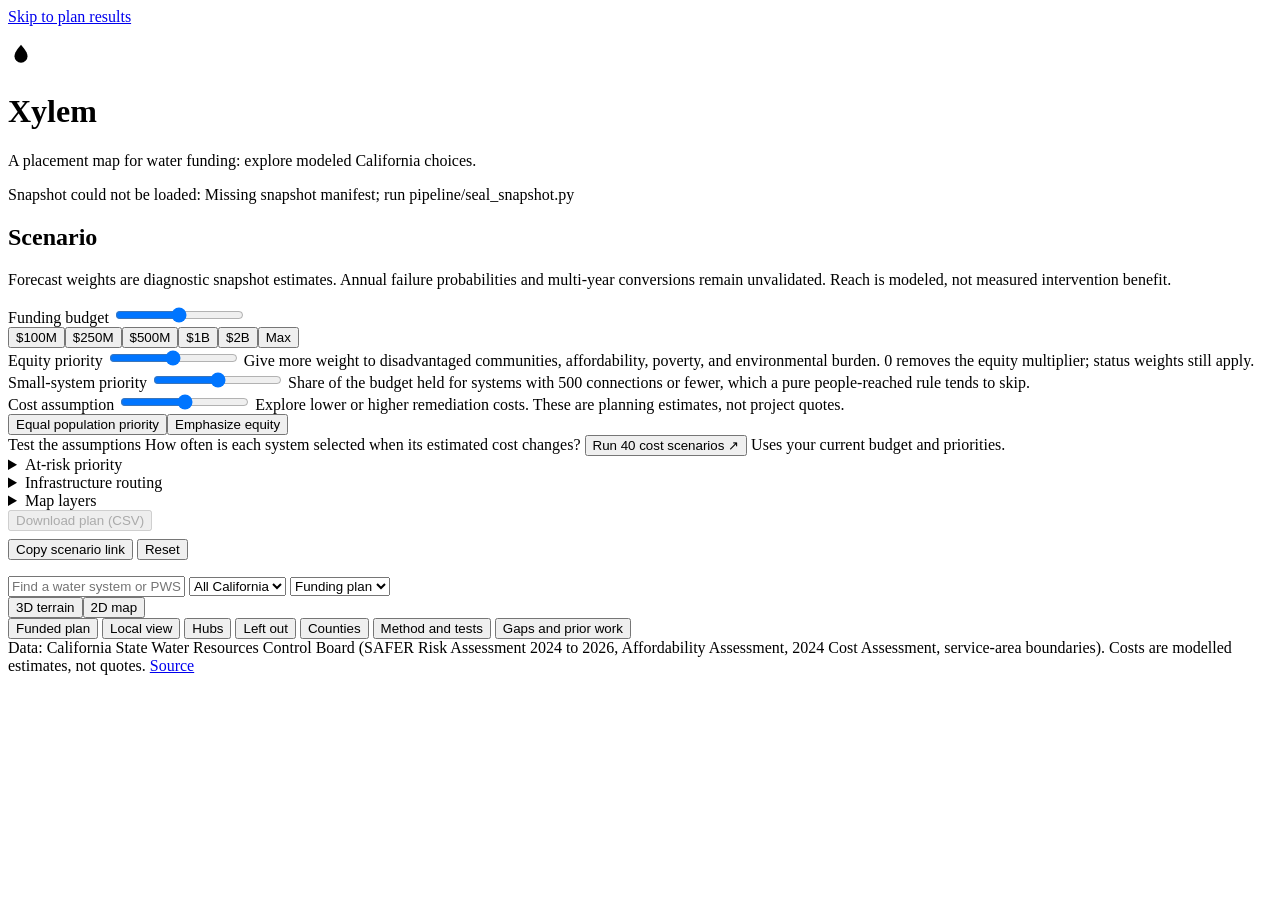
==== app/index.html @ cbad8c52 "Correct system identity and verify the technical release" ====
<!doctype html>
<html lang="en">
<head>
<meta charset="utf-8">
<meta name="viewport" content="width=device-width, initial-scale=1">
<title>Xylem: California Water Funding Optimizer</title>
<meta name="description" content="A placement map for water funding. Set a budget and an equity rule; explore modeled California allocations under weighted population and equity priorities, with uncertainty shown.">
<link rel="stylesheet" href="vendor/leaflet.css">
<link rel="stylesheet" href="vendor/maplibre-gl.css">
<link rel="stylesheet" href="style.css">
</head>
<body>
<a class="skip-results" href="#tabbody">Skip to plan results</a>
<p id="resultStatus" class="sr-only" role="status" aria-live="polite" aria-atomic="true"></p>
<header class="top">
  <div class="brand">
    <svg viewBox="0 0 24 24" width="26" height="26" aria-hidden="true"><path d="M12 2.5c3.6 4.3 6 7.4 6 10.6A6 6 0 0 1 6 13.1C6 9.9 8.4 6.8 12 2.5z" fill="currentColor"/></svg>
    <div><h1>Xylem</h1><p>A placement map for water funding: explore modeled California choices.</p></div>
  </div>
  <div class="snap" id="snap"></div>
</header>

<main class="layout">
  <aside class="panel controls" aria-label="Scenario controls">
    <h2>Scenario</h2>
    <p class="hint">Forecast weights are diagnostic snapshot estimates. Annual failure probabilities and multi-year conversions remain unvalidated. Reach is modeled, not measured intervention benefit.</p>
    <div class="ctl">
      <span class="ctl-h">Funding budget <b id="budgetLabel"></b></span>
      <input aria-label="Funding budget" type="range" id="budget" min="0" max="100" step="1">
      <span class="hint" id="budgetHint"></span>
      <div class="chips" aria-label="Budget presets">
        <button type="button" data-preset="100">$100M</button><button type="button" data-preset="250">$250M</button><button type="button" data-preset="500">$500M</button><button type="button" data-preset="1000">$1B</button><button type="button" data-preset="2000">$2B</button><button type="button" data-preset="0">Max</button>
      </div>
    </div>
    <div class="ctl">
      <span class="ctl-h">Equity priority <b id="lamLabel"></b></span>
      <input aria-label="Equity priority" type="range" id="lam" min="0" max="3" step="0.1">
      <span class="hint">Give more weight to disadvantaged communities, affordability, poverty, and environmental burden. 0 removes the equity multiplier; status weights still apply.</span>
    </div>
    <div class="ctl">
      <span class="ctl-h">Small-system priority <b id="resLabel"></b></span>
      <input aria-label="Small-system budget reserve" type="range" id="res" min="0" max="0.6" step="0.05">
      <span class="hint">Share of the budget held for systems with 500 connections or fewer, which a pure people-reached rule tends to skip.</span>
    </div>
    <div class="ctl">
      <span class="ctl-h">Cost assumption <b id="mulLabel"></b></span>
      <input aria-label="Cost assumption" type="range" id="mul" min="0.5" max="2" step="0.05">
      <span class="hint">Explore lower or higher remediation costs. These are planning estimates, not project quotes.</span>
      <div class="chips"><button type="button" id="eqZero">Equal population priority</button><button type="button" id="eqHigh">Emphasize equity</button></div>
    </div>
    <div class="ctl test">
      <span class="eyebrow">Test the assumptions</span>
      <span class="hint">How often is each system selected when its estimated cost changes?</span>
      <button type="button" id="runScen" class="primary">Run 40 cost scenarios ↗</button>
      <span class="hint" id="scenOut">Uses your current budget and priorities.</span>
    </div>

    <details class="grp">
      <summary>At-risk priority</summary>
      <div class="seg" role="group" aria-label="At-Risk valuation">
        <button data-val="fc" class="on">Forecast</button>
        <button data-val="fixed">Fixed share</button>
      </div>
      <label id="horWrap" class="sub">
        <span class="ctl-h">Look-ahead <b id="horLabel"></b></span>
        <input aria-label="Exploratory look-ahead" type="range" id="hor" min="1" max="10" step="1">
        <span class="hint">Exploratory weight: 1 − (1 − p)^h. Annual risk and this constant-annual-risk horizon conversion are unvalidated. Failing systems count in full.</span>
      </label>
      <label id="arwWrap" class="sub" hidden>
        <span class="ctl-h">At-Risk counts as <b id="arwLabel"></b> of Failing</span>
        <input aria-label="Fixed At-Risk share" type="range" id="arw" min="0.1" max="1" step="0.05">
        <span class="hint">A manual discount. At-Risk is a risk score, not a confirmed violation.</span>
      </label>
    </details>

    <details class="grp">
      <summary>Infrastructure routing</summary>
      <label class="chk"><input type="checkbox" id="cons"> Use consolidation route cost where cheaper</label>
      <label class="chk"><input type="checkbox" id="routes" checked> Draw routes for funded systems</label>
      <span class="hint">Connects a small system to a larger healthy neighbour within 3 miles, costed with the state's own unit costs ($220/ft pipe, service lines, fees). Routes are straight-line stand-ins for street routes.</span>
    </details>

    <details class="grp">
      <summary>Map layers</summary>
      <div class="seg" role="group" aria-label="Map colour">
        <button data-color="plan" class="on">Plan</button>
        <button data-color="status">Status</button>
        <button data-color="stab">Stability</button>
      </div>
      <label class="chk"><input type="checkbox" id="poly" checked> Service-area boundaries</label>
      <label class="chk"><input type="checkbox" id="hot"> Hotspot rings (Gi*, 25 km)</label>
      <label class="chk"><input type="checkbox" id="hub"> Consolidation hubs</label>
      <label class="chk">County shading
        <select id="shade"><option value="none">None</option><option value="risk">People at risk</option><option value="reached">Share reached by plan</option></select></label>
    </details>

    <div class="row-btns">
      <button id="export" class="ghost">Download plan (CSV)</button>
    </div>
    <div class="row-btns" style="margin-top:8px">
      <button id="copy" class="ghost">Copy scenario link</button>
      <button id="reset" class="ghost">Reset</button>
    </div>
    <p class="fine" id="copyMsg" aria-live="polite"></p>
  </aside>

  <section class="stage">
    <div class="kpis" id="kpis"></div>
    <div class="finder">
      <input id="find" list="syslist" placeholder="Find a water system or PWSID" aria-label="Find a water system or PWSID">
      <datalist id="syslist"></datalist>
      <select id="spot" aria-label="County spotlight"><option value="">All California</option></select>
      <select id="colorSel" aria-label="Map colouring"><option value="plan">Funding plan</option><option value="status">Status</option><option value="stab">Stability</option></select>
    </div>
    <p id="mapStatus" class="map-status" role="status" hidden></p>
    <div class="mapwrap">
      <div class="vt" role="group" aria-label="Map view"><button type="button" data-view="3d" class="on">3D terrain</button><button type="button" data-view="2d">2D map</button></div>
      <div id="map" hidden role="application" aria-label="Map of failing and at-risk water systems"></div>
      <div id="map3d" role="application" aria-label="3D terrain view of the funding plan"></div>
      <div class="legend" id="legend" hidden></div>
    </div>
    <div id="detail" class="detail" role="region" aria-labelledby="detailTitle" hidden></div>
    <div class="tabs" role="tablist" aria-label="Plan information">
      <button role="tab" data-tab="plan" class="on">Funded plan</button>
      <button role="tab" data-tab="spot">Local view</button>
      <button role="tab" data-tab="hubs">Hubs</button>
      <button role="tab" data-tab="left">Left out</button>
      <button role="tab" data-tab="county">Counties</button>
      <button role="tab" data-tab="method">Method and tests</button>
      <button role="tab" data-tab="gaps">Gaps and prior work</button>
    </div>
    <div id="tabbody" class="tabbody" role="tabpanel" tabindex="0" aria-label="Funded plan"></div>
  </section>
</main>
<footer class="foot">Data: California State Water Resources Control Board (SAFER Risk Assessment 2024 to 2026, Affordability Assessment, 2024 Cost Assessment, service-area boundaries). Costs are modelled estimates, not quotes. <a href="https://github.com/palashraks-afk/XylemProject">Source</a></footer>

<script src="vendor/leaflet.js"></script>
<script src="vendor/maplibre-gl.js"></script>
<script src="optimizer.js"></script>
<script src="map3d.js"></script>
<script src="system-labels.js"></script>
<script src="app.js"></script>
</body>
</html>
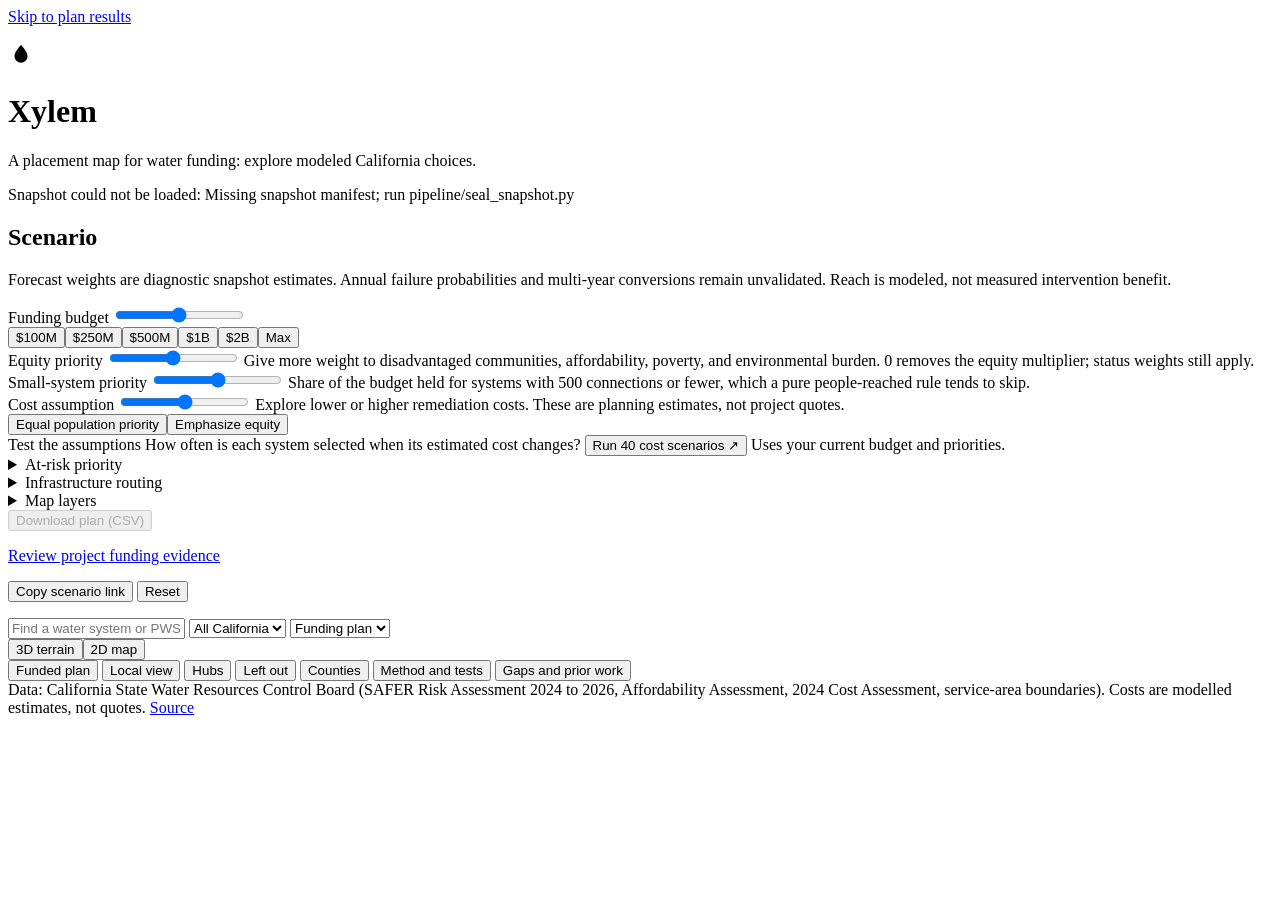
==== commit d9f2a22d: "Add evidence-based funding review and California case study" ====
--- a/app/index.html
+++ b/app/index.html
@@ -97,6 +97,7 @@
     <div class="row-btns">
       <button id="export" class="ghost">Download plan (CSV)</button>
     </div>
+    <p class="fine"><a href="funding-review.html">Review project funding evidence</a></p>
     <div class="row-btns" style="margin-top:8px">
       <button id="copy" class="ghost">Copy scenario link</button>
       <button id="reset" class="ghost">Reset</button>
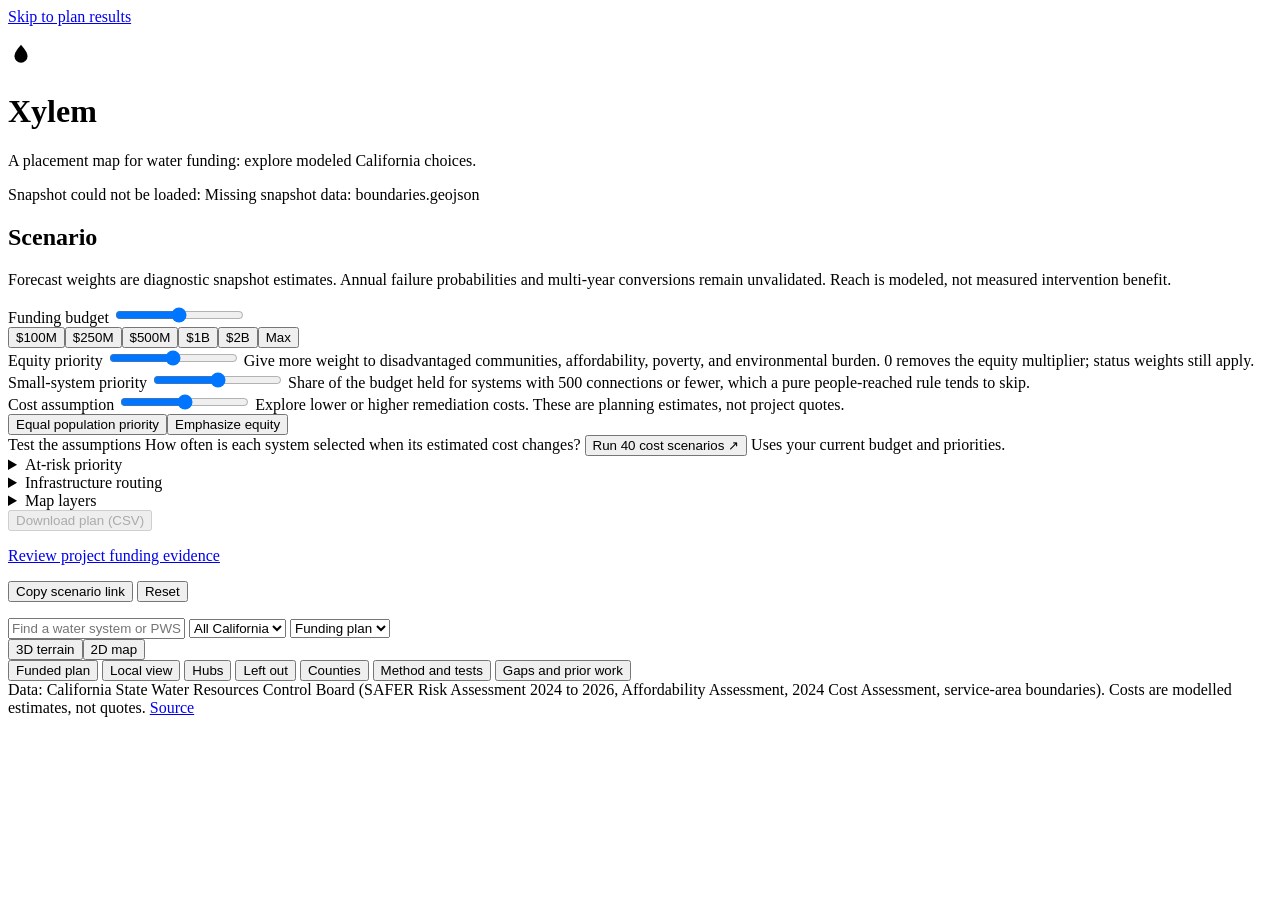
==== commit 19e8b1a9: "Add sourced project scope pricing and verified Robbins budget" ====
--- a/app/index.html
+++ b/app/index.html
@@ -140,6 +140,8 @@
 <script src="optimizer.js"></script>
 <script src="map3d.js"></script>
 <script src="system-labels.js"></script>
+<script src="project-pricing.js"></script>
+<script src="project-examples.js"></script>
 <script src="app.js"></script>
 </body>
 </html>
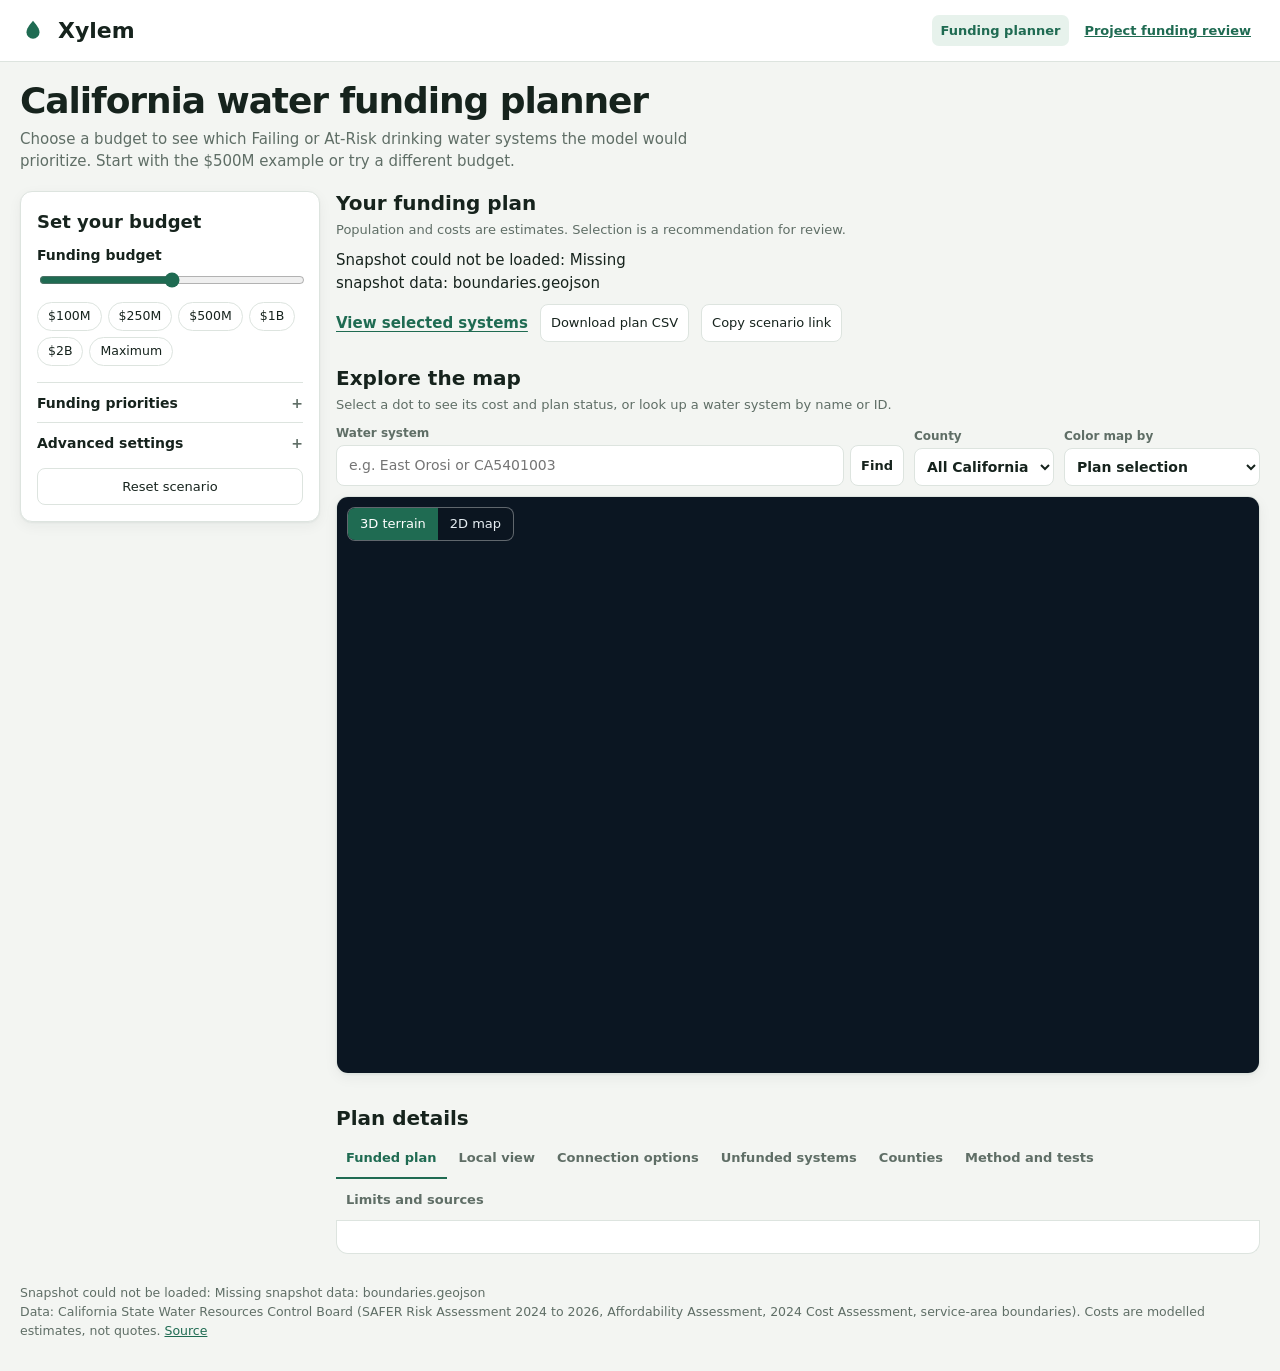
==== commit 8701c5b0: "Improve Xylem planner and project funding review usability" ====
--- a/app/index.html
+++ b/app/index.html
@@ -3,7 +3,7 @@
 <head>
 <meta charset="utf-8">
 <meta name="viewport" content="width=device-width, initial-scale=1">
-<title>Xylem: California Water Funding Optimizer</title>
+<title>Water funding planner | Xylem</title>
 <meta name="description" content="A placement map for water funding. Set a budget and an equity rule; explore modeled California allocations under weighted population and equity priorities, with uncertainty shown.">
 <link rel="stylesheet" href="vendor/leaflet.css">
 <link rel="stylesheet" href="vendor/maplibre-gl.css">
@@ -15,133 +15,171 @@
 <header class="top">
   <div class="brand">
     <svg viewBox="0 0 24 24" width="26" height="26" aria-hidden="true"><path d="M12 2.5c3.6 4.3 6 7.4 6 10.6A6 6 0 0 1 6 13.1C6 9.9 8.4 6.8 12 2.5z" fill="currentColor"/></svg>
-    <div><h1>Xylem</h1><p>A placement map for water funding: explore modeled California choices.</p></div>
+    <span>Xylem</span>
   </div>
-  <div class="snap" id="snap"></div>
+  <nav class="top-nav" aria-label="Xylem pages">
+    <a href="index.html" aria-current="page">Funding planner</a>
+    <a href="funding-review.html">Project funding review</a>
+  </nav>
 </header>
 
 <main class="layout">
-  <aside class="panel controls" aria-label="Scenario controls">
-    <h2>Scenario</h2>
-    <p class="hint">Forecast weights are diagnostic snapshot estimates. Annual failure probabilities and multi-year conversions remain unvalidated. Reach is modeled, not measured intervention benefit.</p>
+  <div class="planner-intro">
+    <h1>California water funding planner</h1>
+    <p>Choose a budget to see which Failing or At-Risk drinking water systems the model would prioritize. Start with the $500M example or try a different budget.</p>
+  </div>
+  <aside class="panel controls" aria-labelledby="controls-title" id="scenario-controls">
+    <h2 id="controls-title" tabindex="-1">Set your budget</h2>
     <div class="ctl">
       <span class="ctl-h">Funding budget <b id="budgetLabel"></b></span>
-      <input aria-label="Funding budget" type="range" id="budget" min="0" max="100" step="1">
+      <input aria-label="Funding budget" aria-describedby="budgetHint" type="range" id="budget" min="0" max="100" step="1">
       <span class="hint" id="budgetHint"></span>
-      <div class="chips" aria-label="Budget presets">
-        <button type="button" data-preset="100">$100M</button><button type="button" data-preset="250">$250M</button><button type="button" data-preset="500">$500M</button><button type="button" data-preset="1000">$1B</button><button type="button" data-preset="2000">$2B</button><button type="button" data-preset="0">Max</button>
+      <div class="chips" role="group" aria-label="Budget presets">
+        <button type="button" data-preset="100">$100M</button><button type="button" data-preset="250">$250M</button><button type="button" data-preset="500">$500M</button><button type="button" data-preset="1000">$1B</button><button type="button" data-preset="2000">$2B</button><button type="button" data-preset="0">Maximum</button>
       </div>
     </div>
-    <div class="ctl">
-      <span class="ctl-h">Equity priority <b id="lamLabel"></b></span>
-      <input aria-label="Equity priority" type="range" id="lam" min="0" max="3" step="0.1">
-      <span class="hint">Give more weight to disadvantaged communities, affordability, poverty, and environmental burden. 0 removes the equity multiplier; status weights still apply.</span>
-    </div>
-    <div class="ctl">
-      <span class="ctl-h">Small-system priority <b id="resLabel"></b></span>
-      <input aria-label="Small-system budget reserve" type="range" id="res" min="0" max="0.6" step="0.05">
-      <span class="hint">Share of the budget held for systems with 500 connections or fewer, which a pure people-reached rule tends to skip.</span>
-    </div>
-    <div class="ctl">
-      <span class="ctl-h">Cost assumption <b id="mulLabel"></b></span>
-      <input aria-label="Cost assumption" type="range" id="mul" min="0.5" max="2" step="0.05">
-      <span class="hint">Explore lower or higher remediation costs. These are planning estimates, not project quotes.</span>
-      <div class="chips"><button type="button" id="eqZero">Equal population priority</button><button type="button" id="eqHigh">Emphasize equity</button></div>
-    </div>
-    <div class="ctl test">
-      <span class="eyebrow">Test the assumptions</span>
-      <span class="hint">How often is each system selected when its estimated cost changes?</span>
-      <button type="button" id="runScen" class="primary">Run 40 cost scenarios ↗</button>
-      <span class="hint" id="scenOut">Uses your current budget and priorities.</span>
-    </div>
+    <button type="button" class="primary jump" id="view-results">View plan results</button>
 
     <details class="grp">
-      <summary>At-risk priority</summary>
-      <div class="seg" role="group" aria-label="At-Risk valuation">
-        <button data-val="fc" class="on">Forecast</button>
-        <button data-val="fixed">Fixed share</button>
+      <summary>Funding priorities</summary>
+      <div class="ctl">
+        <span class="ctl-h">Equity priority <b id="lamLabel"></b></span>
+        <input aria-label="Equity priority" type="range" id="lam" min="0" max="3" step="0.1">
+        <span class="hint">Raise this to give more weight to systems in communities facing economic or environmental burdens.</span>
+        <div class="chips"><button type="button" id="eqZero">No equity boost</button><button type="button" id="eqHigh">Emphasize equity</button></div>
       </div>
-      <label id="horWrap" class="sub">
-        <span class="ctl-h">Look-ahead <b id="horLabel"></b></span>
-        <input aria-label="Exploratory look-ahead" type="range" id="hor" min="1" max="10" step="1">
-        <span class="hint">Exploratory weight: 1 − (1 − p)^h. Annual risk and this constant-annual-risk horizon conversion are unvalidated. Failing systems count in full.</span>
-      </label>
-      <label id="arwWrap" class="sub" hidden>
-        <span class="ctl-h">At-Risk counts as <b id="arwLabel"></b> of Failing</span>
-        <input aria-label="Fixed At-Risk share" type="range" id="arw" min="0.1" max="1" step="0.05">
-        <span class="hint">A manual discount. At-Risk is a risk score, not a confirmed violation.</span>
-      </label>
+      <div class="ctl">
+        <span class="ctl-h">Reserve for small systems <b id="resLabel"></b></span>
+        <input aria-label="Small-system budget reserve" type="range" id="res" min="0" max="0.6" step="0.05">
+        <span class="hint">Set aside part of the budget for systems with 500 connections or fewer.</span>
+      </div>
+      <div class="ctl">
+        <span class="ctl-h">Cost assumption <b id="mulLabel"></b></span>
+        <input aria-label="Cost assumption" type="range" id="mul" min="0.5" max="2" step="0.05">
+        <span class="hint">Explore lower or higher remediation costs. These are planning estimates, not project quotes.</span>
+      </div>
     </details>
 
-    <details class="grp">
-      <summary>Infrastructure routing</summary>
-      <label class="chk"><input type="checkbox" id="cons"> Use consolidation route cost where cheaper</label>
-      <label class="chk"><input type="checkbox" id="routes" checked> Draw routes for funded systems</label>
-      <span class="hint">Connects a small system to a larger healthy neighbour within 3 miles, costed with the state's own unit costs ($220/ft pipe, service lines, fees). Routes are straight-line stand-ins for street routes.</span>
-    </details>
+    <details class="grp advanced">
+      <summary>Advanced settings</summary>
+      <details class="grp">
+        <summary>Test cost uncertainty</summary>
+        <div class="ctl">
+          <span class="hint">How often is each system selected when its estimated cost changes?</span>
+          <button type="button" id="runScen" class="primary">Run 40 cost scenarios</button>
+          <span class="hint" id="scenOut">Uses your current budget and priorities.</span>
+        </div>
+      </details>
 
-    <details class="grp">
-      <summary>Map layers</summary>
-      <div class="seg" role="group" aria-label="Map colour">
-        <button data-color="plan" class="on">Plan</button>
-        <button data-color="status">Status</button>
-        <button data-color="stab">Stability</button>
-      </div>
-      <label class="chk"><input type="checkbox" id="poly" checked> Service-area boundaries</label>
-      <label class="chk"><input type="checkbox" id="hot"> Hotspot rings (Gi*, 25 km)</label>
-      <label class="chk"><input type="checkbox" id="hub"> Consolidation hubs</label>
-      <label class="chk">County shading
-        <select id="shade"><option value="none">None</option><option value="risk">People at risk</option><option value="reached">Share reached by plan</option></select></label>
+      <details class="grp">
+        <summary>At-Risk system weighting</summary>
+        <div class="seg" role="group" aria-label="At-Risk valuation">
+          <button data-val="fc" class="on">Forecast weight</button>
+          <button data-val="fixed">Fixed share</button>
+        </div>
+        <label id="horWrap" class="sub">
+          <span class="ctl-h">Look-ahead <b id="horLabel"></b></span>
+          <input aria-label="Exploratory look-ahead" type="range" id="hor" min="1" max="10" step="1">
+          <span class="hint">A longer horizon increases the modeled weight for At-Risk systems. The annual estimates and multi-year conversion still need validation. Failing systems count in full.</span>
+        </label>
+        <label id="arwWrap" class="sub" hidden>
+          <span class="ctl-h">At-Risk counts as <b id="arwLabel"></b> of Failing</span>
+          <input aria-label="Fixed At-Risk share" type="range" id="arw" min="0.1" max="1" step="0.05">
+          <span class="hint">Choose how much an At-Risk system counts compared with a Failing system of the same size and equity score.</span>
+        </label>
+      </details>
+
+      <details class="grp">
+        <summary>System connection options</summary>
+        <label class="chk"><input type="checkbox" id="cons"> Use consolidation route cost where cheaper</label>
+        <label class="chk"><input type="checkbox" id="routes" checked> Draw routes for funded systems</label>
+        <span class="hint">Explore the estimated cost of connecting a small system to a larger system nearby. Map routes are approximate.</span>
+      </details>
+
+      <details class="grp">
+        <summary>Map display options</summary>
+        <div class="seg" role="group" aria-label="Map colour">
+          <button data-color="plan" class="on">Plan</button>
+          <button data-color="status">Status</button>
+          <button data-color="stab">Stability</button>
+        </div>
+        <span class="hint">The options below apply to the 2D map. Find 3D options under Layers and view on the map.</span>
+        <label class="chk"><input type="checkbox" id="poly" checked> Service-area boundaries</label>
+        <label class="chk"><input type="checkbox" id="hot"> Hotspot rings (Gi*, 25 km)</label>
+        <label class="chk"><input type="checkbox" id="hub"> Consolidation hubs</label>
+        <label class="chk">County shading
+          <select id="shade"><option value="none">None</option><option value="risk">People at risk</option><option value="reached">Share reached by plan</option></select></label>
+      </details>
     </details>
 
     <div class="row-btns">
-      <button id="export" class="ghost">Download plan (CSV)</button>
+      <button id="reset" class="ghost" type="button">Reset scenario</button>
     </div>
-    <p class="fine"><a href="funding-review.html">Review project funding evidence</a></p>
-    <div class="row-btns" style="margin-top:8px">
-      <button id="copy" class="ghost">Copy scenario link</button>
-      <button id="reset" class="ghost">Reset</button>
-    </div>
-    <p class="fine" id="copyMsg" aria-live="polite"></p>
   </aside>
 
-  <section class="stage">
-    <div class="kpis" id="kpis"></div>
-    <div class="finder">
-      <input id="find" list="syslist" placeholder="Find a water system or PWSID" aria-label="Find a water system or PWSID">
-      <datalist id="syslist"></datalist>
-      <select id="spot" aria-label="County spotlight"><option value="">All California</option></select>
-      <select id="colorSel" aria-label="Map colouring"><option value="plan">Funding plan</option><option value="status">Status</option><option value="stab">Stability</option></select>
-    </div>
-    <p id="mapStatus" class="map-status" role="status" hidden></p>
-    <div class="mapwrap">
-      <div class="vt" role="group" aria-label="Map view"><button type="button" data-view="3d" class="on">3D terrain</button><button type="button" data-view="2d">2D map</button></div>
-      <div id="map" hidden role="application" aria-label="Map of failing and at-risk water systems"></div>
-      <div id="map3d" role="application" aria-label="3D terrain view of the funding plan"></div>
-      <div class="legend" id="legend" hidden></div>
-    </div>
+  <div class="stage">
+    <section class="results" aria-labelledby="results-title">
+      <div class="section-head">
+        <h2 id="results-title" tabindex="-1">Your funding plan</h2>
+        <button type="button" class="text-button jump" id="edit-budget">Adjust budget</button>
+      </div>
+      <p class="section-hint">Population and costs are estimates. Selection is a recommendation for review.</p>
+      <div class="kpis" id="kpis"><p role="status">Loading the California snapshot…</p></div>
+      <div class="result-actions">
+        <button id="view-systems" class="text-button" type="button">View selected systems</button>
+        <button id="export" class="ghost" type="button">Download plan CSV</button>
+        <button id="copy" class="ghost" type="button">Copy scenario link</button>
+      </div>
+      <p class="fine" id="copyMsg" aria-live="polite"></p>
+    </section>
+    <section class="map-section" aria-labelledby="map-title">
+      <h2 id="map-title">Explore the map</h2>
+      <p class="section-hint">Select a dot to see its cost and plan status, or look up a water system by name or ID.</p>
+      <div class="finder">
+        <form id="find-form" class="search-form" role="search" aria-label="Water systems">
+          <label for="find">Water system</label>
+          <div class="search-input">
+            <input id="find" list="syslist" type="search" placeholder="e.g. East Orosi or CA5401003" enterkeyhint="search">
+            <button type="submit" class="ghost">Find</button>
+          </div>
+          <datalist id="syslist"></datalist>
+        </form>
+        <label for="spot">County<select id="spot"><option value="">All California</option></select></label>
+        <label for="colorSel">Color map by<select id="colorSel"><option value="plan">Plan selection</option><option value="status">System status</option><option value="stab">Selection frequency</option></select></label>
+      </div>
+      <div class="search-results" id="search-results" hidden>
+        <p id="search-status" role="status"></p>
+        <ul id="search-matches" aria-label="Matching water systems" hidden></ul>
+      </div>
+      <p id="mapStatus" class="map-status" role="status" hidden></p>
+      <div class="mapwrap">
+        <div class="vt" role="group" aria-label="Map view"><button type="button" data-view="3d" class="on">3D terrain</button><button type="button" data-view="2d">2D map</button></div>
+        <div id="map" hidden role="application" aria-label="Map of failing and at-risk water systems"></div>
+        <div id="map3d" role="application" aria-label="3D terrain view of the funding plan"></div>
+      </div>
+      <div class="legend" id="legend" aria-label="Map legend"></div>
+    </section>
     <div id="detail" class="detail" role="region" aria-labelledby="detailTitle" hidden></div>
-    <div class="tabs" role="tablist" aria-label="Plan information">
+    <h2 class="plan-detail-heading" id="plan-details">Plan details</h2>
+    <div class="tabs" role="tablist" aria-labelledby="plan-details">
       <button role="tab" data-tab="plan" class="on">Funded plan</button>
       <button role="tab" data-tab="spot">Local view</button>
-      <button role="tab" data-tab="hubs">Hubs</button>
-      <button role="tab" data-tab="left">Left out</button>
+      <button role="tab" data-tab="hubs">Connection options</button>
+      <button role="tab" data-tab="left">Unfunded systems</button>
       <button role="tab" data-tab="county">Counties</button>
       <button role="tab" data-tab="method">Method and tests</button>
-      <button role="tab" data-tab="gaps">Gaps and prior work</button>
+      <button role="tab" data-tab="gaps">Limits and sources</button>
     </div>
     <div id="tabbody" class="tabbody" role="tabpanel" tabindex="0" aria-label="Funded plan"></div>
-  </section>
+  </div>
 </main>
-<footer class="foot">Data: California State Water Resources Control Board (SAFER Risk Assessment 2024 to 2026, Affordability Assessment, 2024 Cost Assessment, service-area boundaries). Costs are modelled estimates, not quotes. <a href="https://github.com/palashraks-afk/XylemProject">Source</a></footer>
+<footer class="foot"><p class="snap" id="snap" role="status"></p>Data: California State Water Resources Control Board (SAFER Risk Assessment 2024 to 2026, Affordability Assessment, 2024 Cost Assessment, service-area boundaries). Costs are modelled estimates, not quotes. <a href="https://github.com/palashraks-afk/XylemProject">Source</a></footer>
 
 <script src="vendor/leaflet.js"></script>
 <script src="vendor/maplibre-gl.js"></script>
 <script src="optimizer.js"></script>
 <script src="map3d.js"></script>
 <script src="system-labels.js"></script>
-<script src="project-pricing.js"></script>
-<script src="project-examples.js"></script>
 <script src="app.js"></script>
 </body>
 </html>
--- a/app/style.css
+++ b/app/style.css
@@ -0,0 +1,194 @@
+:root {
+  color-scheme: light;
+  --bg: #f3f5f2; --panel: #ffffff; --ink: #16231d; --mute: #5f6e66; --line: #dde4df;
+  --accent: #1f6b52; --accent-ink: #ffffff; --plan: #1f6b52; --fail: #c2362f; --risk: #d98a1c; --off: #9aa7a0;
+  --good: #1f8a5b; --shadow: 0 1px 2px rgba(20,40,30,.05), 0 4px 14px rgba(20,40,30,.05);
+}
+* { box-sizing: border-box; }
+html, body { margin: 0; }
+body { background: var(--bg); color: var(--ink); font: 15px/1.5 system-ui, -apple-system, "Segoe UI", Roboto, sans-serif; }
+h1, h2, h3, p { margin: 0; }
+.top { display: flex; align-items: center; justify-content: space-between; gap: 16px; padding: 14px 20px; background: var(--panel); border-bottom: 1px solid var(--line); flex-wrap: wrap; }
+.brand { display: flex; align-items: center; gap: 12px; color: var(--accent); }
+.brand span { font-size: 22px; font-weight: 750; color: var(--ink); }
+.top-nav { display: flex; gap: 6px; flex-wrap: wrap; }
+.top-nav a { padding: 6px 9px; border-radius: 7px; color: var(--accent); font-size: 13px; font-weight: 650; }
+.top-nav [aria-current] { background: #e7f2ec; text-decoration: none; }
+.planner-intro { grid-column: 1 / -1; padding-block: 2px; }
+.planner-intro h1 { font-size: clamp(25px, 3vw, 36px); line-height: 1.16; letter-spacing: -.03em; }
+.planner-intro p { margin-top: 6px; max-width: 72ch; color: var(--mute); }
+.snap { font-size: 12.5px; color: var(--mute); }
+.layout { display: grid; grid-template-columns: 300px minmax(0, 1fr); gap: 16px; padding: 16px 20px; max-width: 1500px; margin: 0 auto; }
+.panel { background: var(--panel); border: 1px solid var(--line); border-radius: 12px; box-shadow: var(--shadow); }
+.controls { padding: 16px; align-self: start; }
+.controls h2 { font-size: 18px; margin-bottom: 10px; }
+.controls .row-btns { margin-top: 10px; }
+.controls .ctl:last-child { margin-bottom: 8px; }
+.jump { display: none; }
+#controls-title, #results-title, #tab-plan, #tabbody { scroll-margin-top: 12px; }
+.ctl { display: block; margin-bottom: 16px; }
+.ctl-h { display: flex; justify-content: space-between; font-weight: 600; font-size: 14px; margin-bottom: 4px; }
+.ctl-h b { color: var(--accent); font-variant-numeric: tabular-nums; }
+.hint { display: block; font-size: 12px; color: var(--mute); margin-top: 3px; }
+input[type=range] { width: 100%; accent-color: var(--accent); }
+.seg { display: flex; border: 1px solid var(--line); border-radius: 8px; overflow: hidden; }
+.seg button { flex: 1; padding: 7px 4px; border: 0; background: transparent; color: var(--ink); font: inherit; font-size: 13px; cursor: pointer; }
+.seg button.on { background: var(--accent); color: var(--accent-ink); }
+.chk { display: flex; align-items: center; gap: 8px; font-size: 13px; margin-top: 10px; }
+.row-btns { display: flex; gap: 8px; }
+.ghost { flex: 1; padding: 8px 10px; border: 1px solid var(--line); background: transparent; color: var(--ink); border-radius: 8px; font: inherit; font-size: 13px; cursor: pointer; }
+.ghost:hover { border-color: var(--accent); }
+.fine { font-size: 12px; color: var(--accent); min-height: 18px; margin-top: 8px; }
+.stage { min-width: 0; }
+.stage h2 { font-size: 20px; line-height: 1.25; }
+.section-head, .result-actions { display: flex; align-items: center; gap: 8px 12px; flex-wrap: wrap; }
+.section-head { justify-content: space-between; }
+.section-hint { margin: 4px 0 10px; font-size: 13px; color: var(--mute); }
+.result-actions .ghost { flex: none; background: var(--panel); }
+#copyMsg { min-height: 0; }
+#copyMsg:empty { margin: 0; }
+.text-button { border: 0; background: none; padding: 6px 0; color: var(--accent); font: inherit; font-weight: 650; cursor: pointer; text-align: left; text-decoration: underline; text-underline-offset: 3px; }
+.map-section, .plan-detail-heading { margin-top: 24px; }
+.kpis { display: grid; grid-template-columns: repeat(3, minmax(0, 1fr)); gap: 10px; margin-bottom: 10px; }
+.kpi { padding: 12px 14px; background: var(--panel); border: 1px solid var(--line); border-radius: 12px; box-shadow: var(--shadow); }
+.kpi .l { font-size: 12px; color: var(--mute); }
+.kpi .v { font-size: 24px; font-weight: 700; font-variant-numeric: tabular-nums; line-height: 1.2; }
+.kpi .s { font-size: 12px; color: var(--mute); }
+.kpi.hero { background: var(--accent); border-color: var(--accent); } .kpi.hero .l, .kpi.hero .s, .kpi.hero .v { color: #fff; } .kpi.hero .up { color: #b8f0d6; }
+.up { color: var(--good); font-weight: 600; }
+.grp { border-top: 1px solid var(--line); padding: 10px 0 4px; margin-bottom: 4px; }
+.advanced > .grp { margin-left: 10px; }
+.grp > summary { cursor: pointer; font-weight: 600; font-size: 14px; list-style: none; display: flex; justify-content: space-between; }
+.grp > summary::after { content: "+"; color: var(--mute); }
+.grp[open] > summary::after { content: "−"; }
+.grp > summary::-webkit-details-marker { display: none; }
+.grp[open] > summary { margin-bottom: 10px; }
+.chips { display: flex; flex-wrap: wrap; gap: 6px; margin-top: 8px; }
+.chips button { padding: 4px 10px; border: 1px solid var(--line); border-radius: 99px; background: transparent; color: var(--ink); font: inherit; font-size: 12.5px; cursor: pointer; }
+.chips button[aria-pressed="true"] { background: #e7f2ec; border-color: var(--accent); color: var(--accent); font-weight: 700; }
+.chips button:hover { border-color: var(--accent); color: var(--accent); }
+.sub { display: block; margin-top: 12px; }
+.sub[hidden] { display: none; }
+.chk select { margin-left: auto; padding: 3px 6px; border: 1px solid var(--line); border-radius: 6px; background: var(--panel); color: var(--ink); font: inherit; font-size: 12.5px; }
+.finder { display: flex; align-items: end; gap: 8px 10px; margin-bottom: 10px; flex-wrap: wrap; }
+.finder label { display: grid; grid-template-columns: minmax(0, 1fr); gap: 3px; color: var(--mute); font-size: 12px; font-weight: 650; }
+.finder input, .finder select { padding: 9px 12px; border: 1px solid var(--line); border-radius: 8px; background: var(--panel); color: var(--ink); font: inherit; font-size: 14px; }
+.finder input { flex: 1; min-width: 0; }
+.finder select { width: 100%; min-width: 0; padding-inline: 8px; }
+.search-form { flex: 1 1 230px; min-width: 0; }
+.search-input { display: flex; gap: 6px; margin-top: 3px; }
+.search-input button { flex: none; background: var(--panel); font-weight: 650; }
+.search-results { margin-bottom: 10px; padding: 9px 12px; background: var(--panel); border: 1px solid var(--line); border-radius: 8px; font-size: 13px; }
+.search-results ul { margin: 5px 0 0; padding-left: 20px; }
+.story { font-size: 16px; line-height: 1.55; max-width: 70ch; margin-bottom: 12px; }
+.mapwrap { position: relative; border: 1px solid var(--line); border-radius: 12px; overflow: hidden; box-shadow: var(--shadow); }
+#map { height: 460px; background: var(--panel); }
+.legend { display: flex; flex-wrap: wrap; gap: 3px 14px; padding: 8px 0 0; font-size: 12px; }
+.legend div { display: flex; align-items: center; gap: 6px; }
+.dot { width: 11px; height: 11px; border-radius: 50%; flex: none; }
+.tabs { display: flex; flex-wrap: wrap; gap: 2px; margin: 8px 0 0; border-bottom: 1px solid var(--line); overflow-x: auto; }
+.tabs button { padding: 9px 10px; border: 0; background: transparent; color: var(--mute); font: inherit; font-weight: 600; font-size: 13px; cursor: pointer; border-bottom: 2px solid transparent; white-space: nowrap; }
+.tabs button.on { color: var(--accent); border-bottom-color: var(--accent); }
+.tabbody { background: var(--panel); border: 1px solid var(--line); border-top: 0; border-radius: 0 0 12px 12px; padding: 16px; overflow-x: auto; }
+table { border-collapse: collapse; width: 100%; font-size: 13.5px; font-variant-numeric: tabular-nums; }
+th, td { text-align: left; padding: 7px 10px; border-bottom: 1px solid var(--line); white-space: nowrap; }
+th { position: sticky; top: 0; background: var(--panel); cursor: pointer; font-size: 12px; text-transform: uppercase; letter-spacing: .04em; color: var(--mute); }
+th.num, td.num { text-align: right; }
+.tag { display: inline-block; padding: 1px 8px; border-radius: 99px; font-size: 12px; font-weight: 600; }
+.tag.f { background: #f5dfde; color: #922820; }
+.tag.a { background: #f8ead6; color: #85500d; }
+.bar { display: inline-block; height: 7px; border-radius: 4px; background: var(--accent); vertical-align: middle; }
+.scroll { max-height: 420px; overflow: auto; }
+.table-intro { margin-bottom: 4px; }
+.table-help { margin-bottom: 10px; color: var(--mute); font-size: 13px; }
+.detail-review { display: inline-block; margin-top: 10px; color: var(--accent); font-size: 14px; font-weight: 650; }
+.prose h3 { font-size: 15px; margin: 18px 0 6px; }
+.prose h3:first-child { margin-top: 0; }
+.prose p, .prose li { color: var(--ink); max-width: 80ch; }
+.prose ul { padding-left: 20px; margin: 6px 0; }
+.prose .mute { color: var(--mute); }
+.note { padding: 10px 12px; border-left: 3px solid var(--risk); background: color-mix(in srgb, var(--risk) 10%, transparent); border-radius: 4px; margin: 10px 0; max-width: 80ch; }
+.good { border-left-color: var(--good); background: color-mix(in srgb, var(--good) 10%, transparent); }
+.foot { padding: 14px 20px 30px; font-size: 12.5px; color: var(--mute); max-width: 1500px; margin: 0 auto; }
+.foot a, .prose a { color: var(--accent); }
+.leaflet-popup-content { font: 13px/1.45 system-ui, sans-serif; min-width: 220px; }
+.leaflet-popup-content h4 { margin: 0 0 4px; font-size: 14px; }
+.leaflet-popup-content .r { display: flex; justify-content: space-between; gap: 12px; }
+@media (max-width: 900px) {
+  .layout { grid-template-columns: 1fr; padding: 12px 16px; }
+  .jump { display: inline-block; }
+  #view-results { margin: 0 0 12px; text-align: center; }
+  .chips button { min-height: 36px; }
+  .grp > summary { min-height: 28px; }
+  #edit-budget { white-space: nowrap; font-size: 13px; }
+  #map { height: 340px; }
+  .top { padding: 12px 16px; }
+}
+
+@media (max-width: 550px) {
+  .top { gap: 6px; }
+  .kpis { grid-template-columns: repeat(2, minmax(0, 1fr)); }
+  .kpi { padding: 9px 10px; }
+  .kpi .v { font-size: 21px; }
+  .kpi.hero { grid-column: 1 / -1; }
+  .result-actions .text-button { flex-basis: 100%; }
+  .finder > label { flex: 1 1 110px; min-width: 0; }
+  .search-form { flex-basis: 100%; }
+}
+
+@media (max-width: 360px) { .finder > label { flex-basis: 100%; } }
+
+/* 3D map */
+.vt { position: absolute; top: 10px; left: 10px; z-index: 600; display: flex; border: 1px solid rgba(255,255,255,.35); border-radius: 8px; overflow: hidden; background: rgba(12,22,32,.78); backdrop-filter: blur(6px); }
+.vt button { padding: 6px 12px; border: 0; background: transparent; color: #e6edf2; font: inherit; font-size: 13px; cursor: pointer; }
+.vt button.on { background: var(--accent); color: var(--accent-ink); }
+#map3d { height: clamp(470px, 64vh, 660px); position: relative; background: #0b1622; overflow: hidden; }
+#map3d .gl3d { position: absolute; inset: 0; }
+.chip3d, .hud3d, .leg3d, .load3d { position: absolute; z-index: 5; font-size: 12.5px; background: rgba(12,22,32,.78); backdrop-filter: blur(6px); border: 1px solid rgba(255,255,255,.2); border-radius: 10px; color: #eef3f7; }
+.tools3d { position: absolute; top: 52px; left: 10px; right: 52px; z-index: 5; display: flex; flex-direction: column; align-items: flex-start; gap: 8px; max-height: calc(100% - 80px); overflow: auto; pointer-events: none; }
+.tools3d > * { position: static; pointer-events: auto; flex: none; max-width: 100%; }
+.chip3d { display: flex; flex-wrap: wrap; gap: 4px 16px; padding: 7px 12px; overflow-wrap: anywhere; } .chip3d b { color: #19d3a2; font-size: 14px; }
+.hud3d { top: 52px; left: 10px; width: 188px; padding: 10px; display: flex; flex-direction: column; gap: 8px; }
+.hud3d .seg { border-color: rgba(255,255,255,.3); } .hud3d .seg button { color: #e6edf2; }
+.hud3d select { width: 100%; padding: 6px; border-radius: 6px; background: rgba(255,255,255,.08); color: #fff; border: 1px solid rgba(255,255,255,.25); font: inherit; }
+.hud3d select option { color: #14212b; }
+.hud3d .chk { display: flex; gap: 7px; align-items: center; } .hud3d .rng { display: block; }
+.hud3d .ghost { color: #e6edf2; border-color: rgba(255,255,255,.3); }
+.leg3d { right: 10px; bottom: 44px; padding: 8px 10px; } .leg3d div { display: flex; align-items: center; gap: 8px; line-height: 1.7; }
+.leg3d .sw { width: 11px; height: 11px; border-radius: 50%; flex: none; border: 1.5px solid #fff; } .leg3d .sw.sq { border-radius: 2px; } .leg3d .sw.bar { width: 16px; height: 4px; border-radius: 2px; border: 0; }
+.load3d { left: 50%; top: 50%; transform: translate(-50%,-50%); padding: 14px 22px; }
+.pop3d .maplibregl-popup-content { background: var(--panel); color: var(--ink); border-radius: 10px; padding: 12px 14px; font-size: 13px; box-shadow: 0 6px 24px rgba(0,0,0,.35); }
+.pop3d h4 { margin: 0 0 4px; font-size: 14px; } .pop3d .r { display: flex; justify-content: space-between; gap: 12px; } .pop3d .mute { color: var(--mute); }
+.maplibregl-ctrl-top-right { top: 6px; }
+@media (max-width: 800px) { #map3d { height: 480px; } .leg3d { display: none; } .chip3d { gap: 8px; font-size: 11px; padding: 6px 10px; } }
+
+.eyebrow { display: block; font-size: 11px; font-weight: 700; letter-spacing: .08em; text-transform: uppercase; color: var(--mute); margin-bottom: 4px; }
+.primary { width: 100%; margin-top: 10px; padding: 10px 12px; border: 0; border-radius: 8px; background: var(--accent); color: var(--accent-ink); font: inherit; font-weight: 600; font-size: 13.5px; cursor: pointer; text-align: left; }
+.primary:disabled, .primary[aria-disabled="true"] { opacity: .6; cursor: progress; }
+.detail { position: relative; margin-top: 14px; padding: 16px 18px; background: color-mix(in srgb, var(--accent) 7%, var(--panel)); border: 1px solid color-mix(in srgb, var(--accent) 30%, var(--line)); border-radius: 12px; }
+.detail .eyebrow { color: var(--accent); } .detail h3 { font-size: 22px; margin: 0 0 2px; }
+.detail .grid { display: grid; grid-template-columns: repeat(auto-fit, minmax(150px, 1fr)); gap: 14px; margin-top: 12px; }
+.detail .grid .l { font-size: 12px; color: var(--mute); } .detail .grid b { font-size: 16px; display: block; }
+.detail h3, .detail .eyebrow { padding-right: 30px; }
+.detail .mute { color: var(--mute); font-size: 13px; } .detail .x { position: absolute; top: 12px; right: 12px; border: 0; background: none; font-size: 20px; cursor: pointer; color: var(--mute); }
+.leg3d .mute { display: block; font-size: 11px; color: #aab8c4; line-height: 1.3; padding: 2px 0 4px; }
+.hud3d .bud b { float: right; color: #19d3a2; } .hud3d .bud input { width: 100%; accent-color: #19d3a2; }
+@media (max-width: 900px) { .hud3d { width: 168px; padding: 8px; gap: 6px; font-size: 12px; } }
+.hud3d .more summary { cursor: pointer; font-weight: 600; list-style: none; display: flex; justify-content: space-between; margin-bottom: 2px; }
+.hud3d .more summary::after { content: "+"; } .hud3d .more[open] summary::after { content: "−"; } .hud3d .more summary::-webkit-details-marker { display: none; }
+.hud3d .more[open] > * + * { margin-top: 8px; }
+/* Respond to the map width, including the narrow desktop column. */
+.mapwrap { container-type: inline-size; }
+@container (max-width: 600px) { .leg3d { display: none; } .hud3d { width: 168px; } }
+
+/* Accessibility: persistent status and a keyboard path past the maps. */
+.sr-only { position: absolute; width: 1px; height: 1px; padding: 0; margin: -1px; overflow: hidden; clip-path: inset(50%); white-space: nowrap; border: 0; }
+.skip-results { position: absolute; left: 12px; top: 8px; z-index: 2000; padding: 8px 12px; background: #fff; color: var(--accent); transform: translateY(-200%); }
+.skip-results:focus { transform: none; }
+.scroll:focus-visible, #tabbody:focus-visible { outline-offset: -3px; }
+
+/* Release QA: visible keyboard focus and table controls. */
+:focus-visible { outline: 3px solid #075fc1; outline-offset: 3px; }
+th button { border: 0; background: none; color: inherit; font: inherit; text-transform: inherit; letter-spacing: inherit; cursor: pointer; padding: 0; }
+.system-link { border: 0; background: none; color: var(--accent); text-decoration: underline; cursor: pointer; font: inherit; padding: 2px 0; }
+.map-status { padding: 10px 12px; margin-bottom: 10px; border-left: 3px solid var(--risk); background: #fff3da; font-size: 13px; }
